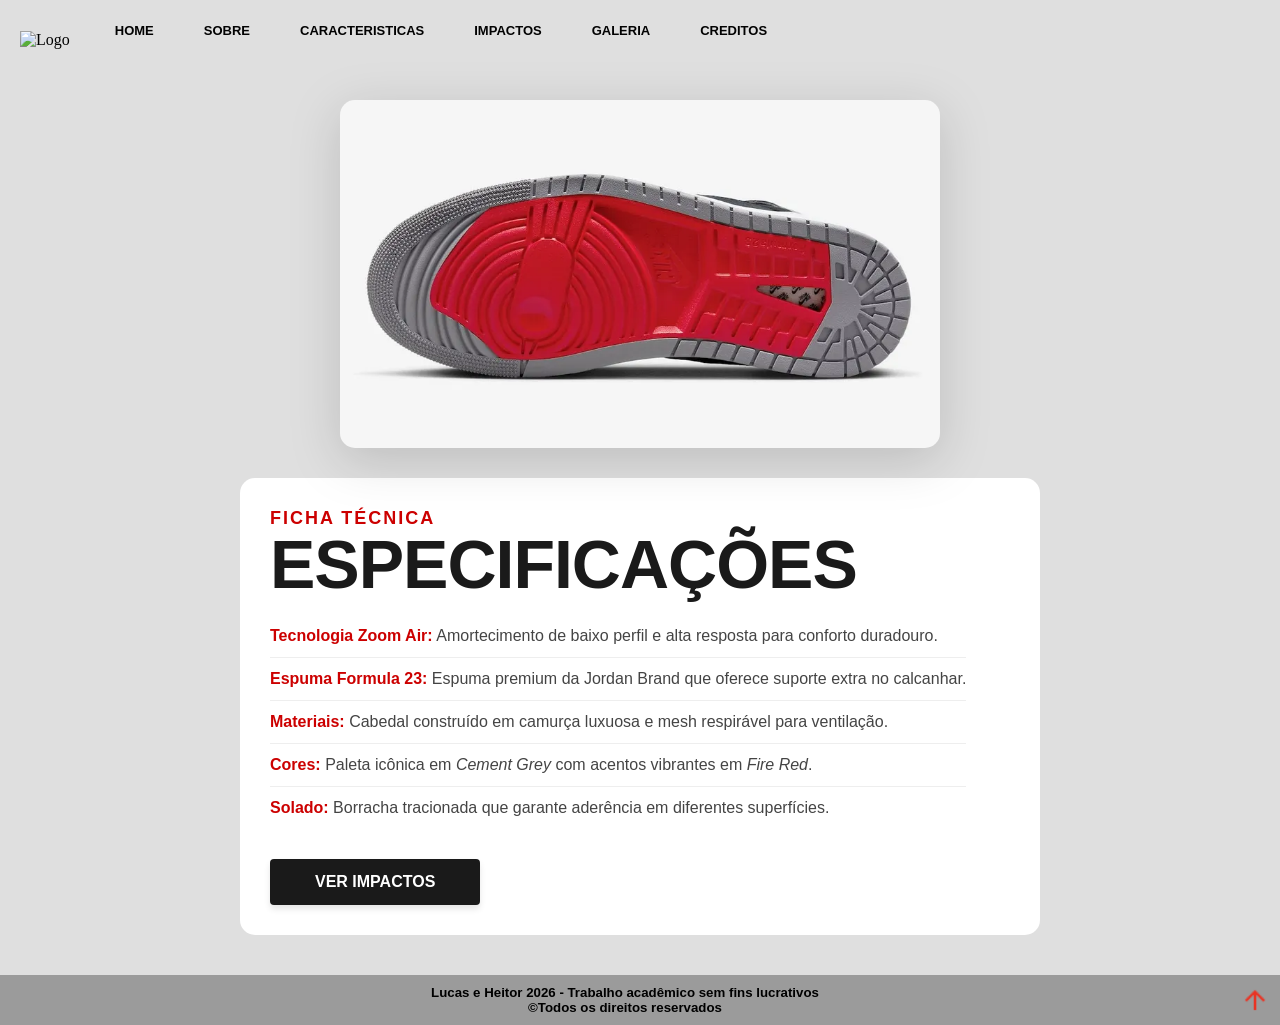
==== caracteristicas.html @ 21fe7951 "Add files via upload" ====
<!DOCTYPE html>
<html lang="pt-br">
    <head>
        <title> </title>
        <meta charset="utf-8">
        <link rel="icon" type="image/png" href="files/Niko.png">
        <link rel="stylesheet" type="text/css" href="style.css">
    </head>
    <body>
        <div class="menu">
            <div class="center">
              <div class="logo">
                    <img src="files/Niko.png" alt="Logo">
              </div>
              <ul>
                   <li><a href="index.html" >HOME</a></li>
                   <li><a href="sobre.html" >SOBRE</a></li>
                   <li><a href="caracteristicas.html">CARACTERISTICAS</a></li>
                   <li><a href="impactos.html">IMPACTOS</a></li>
                   <li><a href="galeria.html">GALERIA</a></li>
                   <li><a href="creditos.html">CREDITOS</a></li>
              </ul>
           </div>
        </div>

		<main class="conteudo-vertical">            
            <div class="bloco-imagem-topo">
                <img class="imagem-jordan-1" src="files/jordan 3.jpg" >
            </div>

            <div class="coluna-esquerda-2 box-especificacoes">
                <span class="subtitulo">Ficha Técnica</span>
                <h1 class="titulo-jordan">Especificações</h1>
                
                <ul class="lista-caracteristicas">
                    <li><strong>Tecnologia Zoom Air:</strong> Amortecimento de baixo perfil e alta resposta para conforto duradouro.</li>
                    <li><strong>Espuma Formula 23:</strong> Espuma premium da Jordan Brand que oferece suporte extra no calcanhar.</li>
                    <li><strong>Materiais:</strong> Cabedal construído em camurça luxuosa e mesh respirável para ventilação.</li>
                    <li><strong>Cores:</strong> Paleta icônica em <em>Cement Grey</em> com acentos vibrantes em <em>Fire Red</em>.</li>
                    <li><strong>Solado:</strong> Borracha tracionada que garante aderência em diferentes superfícies.</li>
                </ul>

                <a href="impactos.html" class="btn-sobre">Ver Impactos</a>
            </div>
        </main>

        <footer>
            <div class="up">
                <a href="#"><img src="files/up.png" type="image/png"></a>
            </div>
            <h5> Lucas e Heitor 2026 - Trabalho acadêmico sem fins lucrativos <br> &copy;Todos os direitos reservados </h5>
        </footer>

    </body>
</html>
---- style.css ----
* {
    margin: 0;
    padding: 0;
    box-sizing: border-box;
}

body {
    background-color: #dfdfdf;
    padding-top: 60px;
}

.menu {
    width: 100%;
    height: 60px;
    background-color: #8b8b8b00;
    position: fixed;
    top: 0;
    left: 0;
    z-index: 9999;
}

.center {
    width: 100%;
    height: 60px;
    display: flex;
    align-items: center;
    justify-content: flex-start; /* Alinha o conteúdo à esquerda */
}

.logo img {
    width: 130px;
    height: auto;
    margin-left: 20px;
    margin-right: 20px; /* Espaço entre o logo e as páginas */
    margin-top: 20px;
}

.center ul {
    list-style: none;
    display: flex;
    height: 60px;
}

.center ul li {
    display: flex;
    align-items: center;
    justify-content: center;
    transition: all 0.4s;
}

.center ul li a {
    display: flex;
    align-items: center;
    justify-content: center;
    height: 100%;
    padding: 0 25px;
    text-decoration: none;
    color: #020202; 
    font-family: Arial, Helvetica, sans-serif;
    font-size: 13px;
    font-weight: bold;
    transition: color 0.4s;
}

.center ul li:hover {
    background-color: #505050;
    cursor: pointer;
}

.center ul li:hover a {
    color: #ffffff;
}

.conteudo-central {
    width: 100%;
    height: calc(100vh - 60px); 
    display: flex;
    justify-content: center; 
    align-items: center;
    text-align: center; 
}


.box-texto h1 {
    font-family: Arial, Helvetica, sans-serif;
    font-size: 42px;         
    color: #1a1a1a;
    margin-bottom: 25px;     
    text-transform: uppercase; 
    letter-spacing: 1px;  
}


.btn-sobre {
    display: inline-block;
    padding: 12px 40px;
    background-color: #1a1a1a;
    color: #ffffff;           
    font-family: Arial, Helvetica, sans-serif;
    font-size: 16px;
    font-weight: bold;
    text-decoration: none;     
    border-radius: 4px;       
    text-transform: uppercase;
    transition: all 0.3s ease; 
    box-shadow: 0 4px 6px rgba(0, 0, 0, 0.1); 
}

.btn-sobre:hover {
    background-color: #505050; 
    transform: translateY(-2px); 
    box-shadow: 0 6px 12px rgba(0, 0, 0, 0.15); 
}

.conteudo-principal {
    width: 100%;
    height: calc(100vh - 60px); 
    display: flex;
    align-items: center;
    justify-content: space-between; 
    padding: 0 10%; 
}


.coluna-esquerda {
    display: flex;
    flex-direction: column; 
    align-items: flex-start; 
    max-width: 50%; 
}


.subtitulo {
    font-family: Arial, Helvetica, sans-serif;
    font-size: 20px;
    font-weight: bold;
    color: #666666;
    text-transform: uppercase;
    letter-spacing: 2px;
    margin-bottom: 5px; 
}

.titulo-jordan {
    font-family: Arial, Helvetica, sans-serif;
    font-size: 72px;
    font-weight: 900; 
    color: #1a1a1a;
    text-transform: uppercase;
    line-height: 0.9; 
    margin-bottom: 35px; 
    letter-spacing: -1px;
}

.btn-sobre {
    display: inline-block;
    padding: 14px 45px;
    background-color: #1a1a1a;
    color: #ffffff;
    font-family: Arial, Helvetica, sans-serif;
    font-size: 16px;
    font-weight: bold;
    text-decoration: none;
    border-radius: 4px;
    text-transform: uppercase;
    transition: all 0.3s ease;
    box-shadow: 0 4px 6px rgba(0, 0, 0, 0.1);
}

/* Hover do Botão */
.btn-sobre:hover {
    background-color: #505050;
    transform: translateY(-2px);
    box-shadow: 0 6px 12px rgba(0, 0, 0, 0.15);
}

.coluna-direita {
    width: 45%; 
    display: flex;
    justify-content: center;
    align-items: center;
}
.conteudo-principal {
    width: 100%;
    height: calc(100vh - 60px);
    display: flex;
    align-items: center;
    justify-content: space-between;
    padding: 0 10%;
}

.coluna-esquerda {
    display: flex;
    flex-direction: column;
    align-items: flex-start;
    max-width: 48%; 
}

.coluna-esquerda-2 {
    display: flex;
    flex-direction: column;
    align-items: flex-start;
    max-width: 48%; 
    background-color: #ffffff;
    padding: 30px;
    border-radius: 15px;
}

.subtitulo {
    font-family: Arial, Helvetica, sans-serif;
    font-size: 18px;
    font-weight: bold;
    color: #cc0000; 
    text-transform: uppercase;
    letter-spacing: 2px;
    margin-bottom: 5px;
}

.titulo-jordan {
    font-family: Arial, Helvetica, sans-serif;
    font-size: 68px; 
    font-weight: 900;
    color: #1a1a1a;
    text-transform: uppercase;
    line-height: 0.9;
    margin-bottom: 20px;
    letter-spacing: -1px;
}

.texto-descricao {
    font-family: Arial, Helvetica, sans-serif;
    font-size: 15px;
    line-height: 1.6;
    color: #444444;
    margin-bottom: 30px;
}

.btn-sobre {
    display: inline-block;
    padding: 14px 45px;
    background-color: #1a1a1a;
    color: #ffffff;
    font-family: Arial, Helvetica, sans-serif;
    font-size: 16px;
    font-weight: bold;
    text-decoration: none;
    border-radius: 4px;
    text-transform: uppercase;
    transition: all 0.3s ease;
    box-shadow: 0 4px 6px rgba(0, 0, 0, 0.1);
}

.btn-sobre:hover {
    background-color: #505050;
    transform: translateY(-2px);
    box-shadow: 0 6px 12px rgba(0, 0, 0, 0.15);
}


.coluna-direita {
    width: 45%;
    display: flex;
    justify-content: center;
    align-items: center;
}


.imagem-jordan {
    max-width: 100%;
    height: auto;
    object-fit: contain;
    filter: drop-shadow(0px 12px 25px rgba(0,0,0,0.15)); 
    border-radius: 15px;
}

.imagem-jordan-1 {
     max-width: 100%;
    height: auto;
     object-fit: contain;
    filter: drop-shadow(0px 12px 25px rgba(0,0,0,0.15)); 
    border-radius: 15px;
}

.conteudo-vertical {
    width: 100%;
    min-height: calc(100vh - 60px);
    display: flex;
    flex-direction: column; 
    align-items: center;    
    padding: 40px 10%;
}

.bloco-imagem-topo {
    width: 100%;
    max-width: 600px; 
    margin-bottom: 30px;
    display: flex;
    justify-content: center;
}

.box-especificacoes {
    max-width: 800px; 
    width: 100%;
    text-align: left; 
}


.lista-caracteristicas {
    list-style: none;
    margin-bottom: 30px;
}

.lista-caracteristicas li {
    font-family: Arial, sans-serif;
    font-size: 16px;
    color: #444;
    padding: 12px 0;
    border-bottom: 1px solid #eeeeee; 
}

.lista-caracteristicas li strong {
    color: #cc0000; 
}

.lista-caracteristicas li:last-child {
    border-bottom: none; 
}

.pin { 
    background-color: #111; 
} 
.galeria{ 
    padding: 40px 0; 
    background-color: #11111100; 
    color: #fff; 
    text-align: center;
    margin-bottom: 220px;
    margin-top: 220px;
} 
 
.galeria-secao h2 { 
    margin-top: 6px; 
} 
 

.galeria-container { 
    display: flex; 
    overflow-x: auto; 
    scroll-behavior: smooth; 
     
    scroll-snap-type: x mandatory;  
     
    padding: 20px; 
    gap: 20px;
} 
 

.galeria-item { 
    flex: 0 0 100%; 
    max-width: 800px; 
     
    scroll-snap-align: center;  
     
    border-radius: 12px; 
    overflow: hidden; 
    box-shadow: 0 8px 16px rgba(0, 0, 0, 0.5); 
} 
 
.galeria-item img { 
    width: 100%; 
height: 350px; 
object-fit: cover; 
display: block; 
} 

.galeria-container::-webkit-scrollbar { 
height: 8px; 
} 
.galeria-container::-webkit-scrollbar-thumb { 
background: #912f2f; 
border-radius: 10px; 
} 
.galeria-container::-webkit-scrollbar-track { 
background: #222; 
} 


.box-creditos {
    max-width: 500px;
    width: 100%;
    text-align: center; 
    align-items: center;
    margin: 0 auto;
    box-shadow: 0px 12px 25px rgba(0,0,0,0.15);
}


.info-desenvolvedores {
    width: 100%;
    margin-top: 20px;
    margin-bottom: 25px;
}

.tag-turma {
    font-family: Arial, Helvetica, sans-serif;
    font-size: 18px;
    color: #444444;
    text-transform: uppercase;
    letter-spacing: 1px;
}

.tag-turma strong {
    color: #cc0000; 
}

.linha-divisoria {
    border: 0;
    height: 1px;
    background: #e0e0e0;
    margin: 20px auto;
    width: 60%;
}

.nome-aluno {
    font-family: Arial, Helvetica, sans-serif;
    font-size: 22px;
    font-weight: bold;
    color: #1a1a1a;
    margin: 10px 0;
    letter-spacing: 0.5px;
}

h5{
    text-align: center;
    font-family: Arial, Helvetica, sans-serif;
}

footer{
    background-color: #9b9b9b;
    padding: 10px;
}

.up a :hover{
    transform: scale(130%);
    transition: 0.3ms;
}

.up a img{
    width: 30px;
    float: right;
}
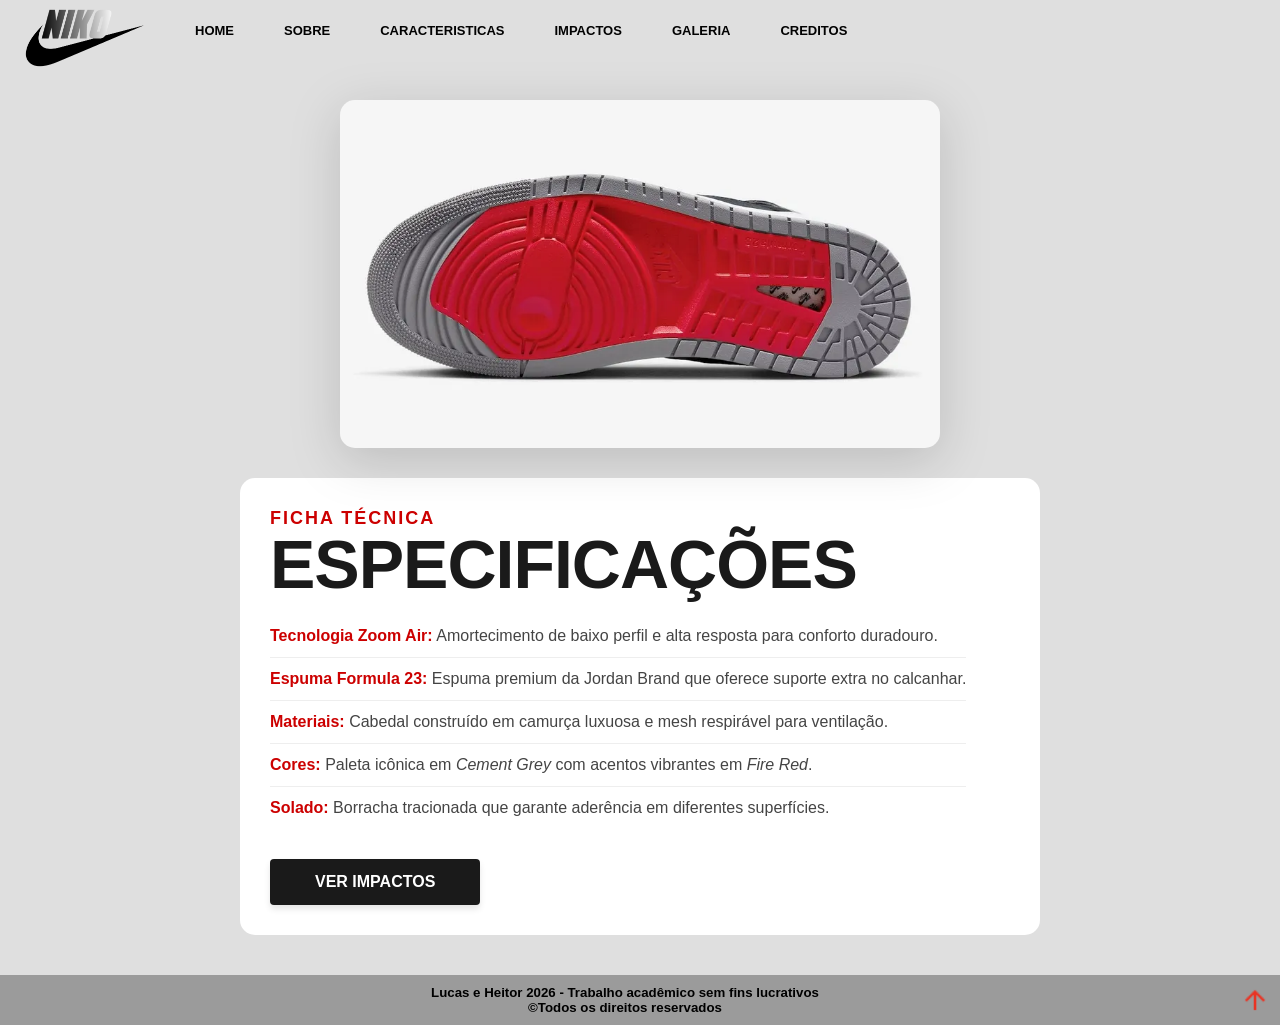
==== commit feb54819: "Update caracteristicas.html" ====
--- a/caracteristicas.html
+++ b/caracteristicas.html
@@ -10,7 +10,7 @@
         <div class="menu">
             <div class="center">
               <div class="logo">
-                    <img src="files/Niko.png" alt="Logo">
+                    <img src="files/niko.png" alt="Logo">
               </div>
               <ul>
                    <li><a href="index.html" >HOME</a></li>
@@ -52,4 +52,4 @@
         </footer>
 
     </body>
-</html>+</html>
